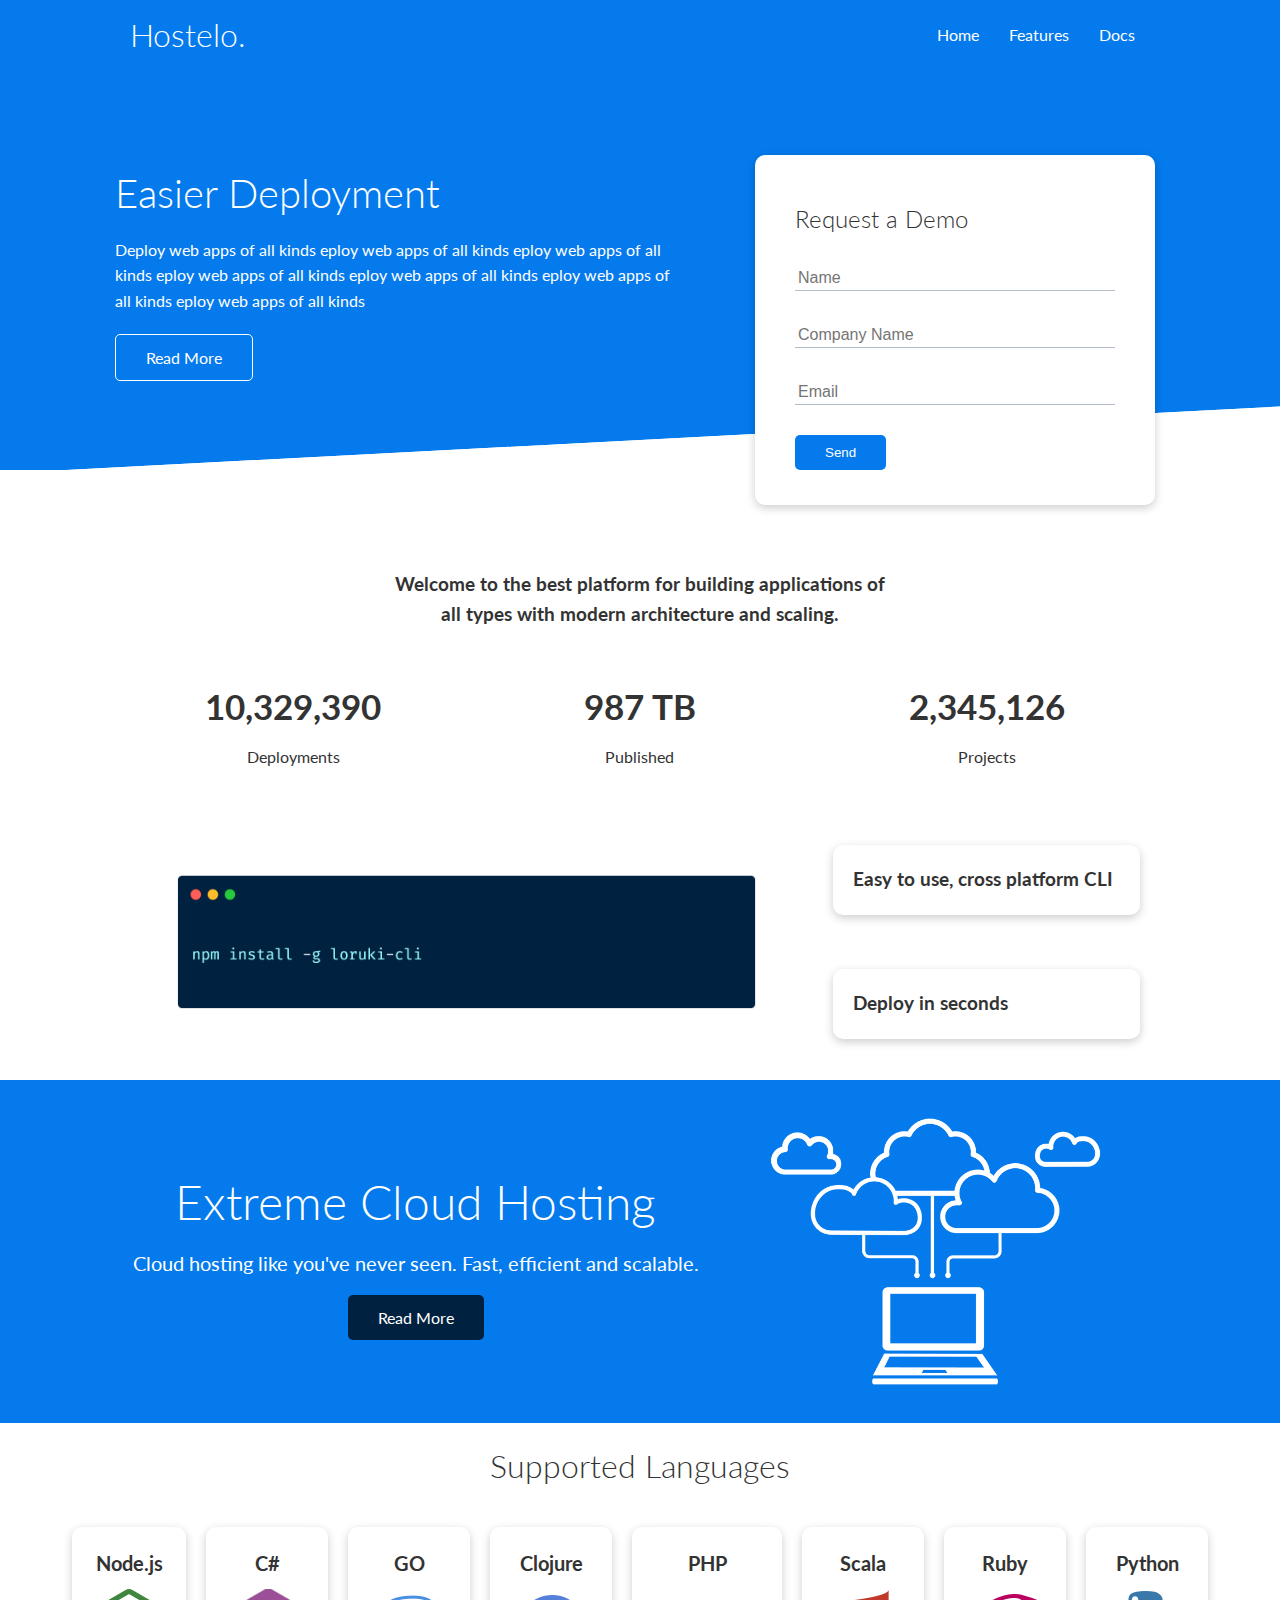
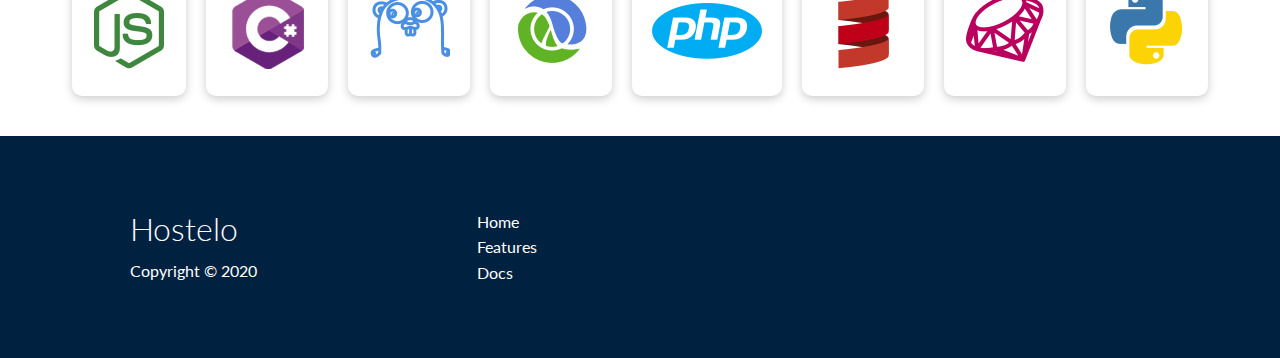
==== index.html @ a22d909f "first commit" ====
<!DOCTYPE html>
<html lang="en">
<head>
    <meta charset="UTF-8">
    <meta name="viewport" content="width=device-width, initial-scale=1.0">
    <meta http-equiv="X-UA-Compatible" content="ie=edge">
    <link rel="stylesheet" href="css/utilities.css">
    <link rel="stylesheet" href="css/style.css">
    <link rel="stylesheet" href="https://cdnjs.cloudflare.com/ajax/libs/font-awesome/5.15.1/css/all.min.css" integrity="sha512-+4zCK9k+qNFUR5X+cKL9EIR+ZOhtIloNl9GIKS57V1MyNsYpYcUrUeQc9vNfzsWfV28IaLL3i96P9sdNyeRssA==" crossorigin="anonymous" />
    <title>Hostelo | Cloud Hosting For Everyone</title>
</head>
<body>

    <div class="navbar">
        <div class="container flex">
            <h1 class="logo">Hostelo.</h1>
            <nav>
                <ul>
                    <li><a href="index.html">Home</a></li>
                    <li><a href="features.html">Features</a></li>
                    <li><a href="docs.html">Docs</a></li>
                </ul>
            </nav>
        </div>
    </div>

    <section class="showcase">
        <div class="container grid">
            <div class="showcase-text">
                <h1>Easier Deployment</h1>
                <p>Deploy web apps of all kinds eploy web apps of all kinds eploy web apps of all kinds eploy web apps of all kinds eploy web apps of all kinds eploy web apps of all kinds eploy web apps of all kinds</p>
                <a href="features.html" class="btn btn-outline">Read More</a>
            </div>

            <div class="showcase-form card">
                <h2>Request a Demo</h2>
                <form>
                    <div class="form-control">
                        <input type="text" name="name" placeholder="Name" required>
                    </div>
                    <div class="form-control">
                            <input type="text" name="company" placeholder="Company Name" required>
                    </div>
                    <div class="form-control">
                            <input type="text" name="email" placeholder="Email" required>
                    </div>
                    <input type="submit" value="Send" class="btn btn-primary">
                </form>
            </div>
        </div>
    </section>

    <section class="stats">
        <div class="container">
            <h3 class="stats-heading text-center my-1">
                Welcome to the best platform for building applications of all types with modern architecture and scaling.
            </h3>

            <div class="grid grid-3 text-center my-4">
                <div>
                        <i class="fas fa-server fa-3x"></i>
                        <h3>10,329,390</h3>
                        <p class="text-scondary">Deployments</p>
                </div>
                <div>
                        <i class="fas fa-upload fa-3x"></i>
                        <h3>987 TB</h3>
                        <p class="text-scondary">Published</p>
                </div>
                <div>
                        <i class="fas fa-project-diagram fa-3x"></i>
                        <h3>2,345,126</h3>
                        <p class="text-scondary">Projects</p>
                </div>

            </div>
        </div>
    </section>

    <section class="cli">
        <div class="container grid">
            <img src="images/cli.png" alt="">
            <div class="card">
                <h3>Easy to use, cross platform CLI</h3>
            </div>
            <div class="card">
                    <h3>Deploy in seconds</h3>
                </div>
        </div>
    </section>

    <section class="cloud bg-primary my-2 py-2">
        <div class="container grid">
            <div class="text-center">
                <h2 class="lg">Extreme Cloud Hosting</h2>
                <p class="lead my-1">Cloud hosting like you've never seen. Fast, efficient and scalable.</p>
                <a href="features.html" class="btn btn-dark">Read More</a>
            </div>
            <img src="images/cloud.png" alt="">
        </div>
    </section>

    <section class="languages">
        <h2 class="md text-center my-2">
            Supported Languages
        </h2>
        <div class="conatainer flex">
            <div class="card">
                <h4>Node.js</h4>
                <img src="images/logos/node.png" alt="">
            </div>
            <div class="card">
                    <h4>C#</h4>
                    <img src="images/logos/csharp.png" alt="">
                </div>
                <div class="card">
                        <h4>GO</h4>
                        <img src="images/logos/go.png" alt="">
                    </div>
                    <div class="card">
                            <h4>Clojure</h4>
                            <img src="images/logos/clojure.png" alt="">
                        </div>
                        <div class="card">
                                <h4>PHP</h4>
                                <img src="images/logos/php.png" alt="">
                            </div>
                            <div class="card">
                                    <h4>Scala</h4>
                                    <img src="images/logos/scala.png" alt="">
                                </div>
                                <div class="card">
                                        <h4>Ruby</h4>
                                        <img src="images/logos/ruby.png" alt="">
                                    </div>
                                    <div class="card">
                                            <h4>Python</h4>
                                            <img src="images/logos/python.png" alt="">
                                        </div>
        </div>
    </section>

    <footer class="footer bg-dark py-5">
        <div class="container grid grid-3">
            <div>
                <h1>Hostelo</h1>
                <p>Copyright &copy; 2020</p>
            </div>
            <nav>
                <ul>
                    <li><a href="index.html">Home</a></li>
                    <li><a href="features.html">Features</a></li>
                    <li><a href="docs.html">Docs</a></li>
                </ul>
            </nav>
            <div class="social">
                <a href="#"><i class="fab fa-twitter fa-2x"></i></a>
                <a href="#"><i class="fab fa-facebook fa-2x"></i></a>
                <a href="#"><i class="fab fa-github fa-2x"></i></a>
                <a href="#"><i class="fab fa-instagram fa-2x"></i></a>
            </div>
        </div>
    </footer>
    
</body>
</html>
---- css/utilities.css ----
/* Utilities */

.container {
    max-width: 1100px;
    margin: 0 auto;
    overflow: auto;
    padding: 0 40px;
}

.card {
    background-color: #fff;
    color: #333;
    border-radius: 10px;
    box-shadow: 0 3px 10px rgba(0, 0, 0, .2);
    padding: 20px;
    margin: 10px;
}

.btn {
    display: inline-block;
    padding: 10px 30px;
    cursor: pointer;
    background-color: var(--primary-color);
    color: #fff;
    border: none;
    border-radius: 5px;
}

.btn-outline {
    background-color: transparent;
    border: 1px solid #fff;
}

.btn:hover {
    transform: scale(.98);
}

.text-center {
    text-align: center;
}

/* backgrounds & colored buttons */
.bg-primary, .btn-primary {
    background-color: var(--primary-color);
    color: #fff;
}

.bg-secondary, .btn-secondary {
    background-color: var(--secondary-color);
    color: #fff;
}

.bg-dark, .btn-dark {
    background-color: var(--dark-color);
    color: #fff;
}

.bg-light, .btn-light {
    background-color: var(--light-color);
    color: #333;
}

.bg-primary a, .btn-primary a, .bg-secondary a, .btn-secondary a, .bg-dark a, .btn-dark a {
    color: #fff
}

/* text sizes */
.lead {
    font-size: 20px;
}

.sm {
    font-size: 1rem;
}

.md {
    font-size: 2rem;
}

.lg {
    font-size: 3rem;
}

.xl {
    font-size: 4rem;
}


.flex {
    display: flex;
    justify-content: center;
    align-items: center;
    height: 100%;
}

.grid {
    display: grid;
    grid-template-columns: repeat(2, 1fr);
    gap: 20px;
    justify-content: center;
    align-items: center;
    height: 100%;
}

.grid-3 {
    grid-template-columns: repeat(3, 1fr);
}

/* margin */

.my-1 {
    margin: 1rem 0;
}

.my-2 {
    margin: 1.5rem 0;
}

.my-3 {
    margin: 2rem 0;
}

.my-4 {
    margin: 3rem 0;
}

.my-5 {
    margin: 4rem 0;
}

.m-1 {
    margin: 1rem ;
}

.m-2 {
    margin: 1.5rem ;
}

.m-3 {
    margin: 2rem ;
}

.m-4 {
    margin: 3rem ;
}

.m-5 {
    margin: 4rem ;
}

/* padding */

.py-1 {
    padding: 1rem 0;
}

.py-2 {
    padding: 1.5rem 0;
}

.py-3 {
    padding: 2rem 0;
}

.py-4 {
    padding: 3rem 0;
}

.py-5 {
    padding: 4rem 0;
}

.p-1 {
    padding: 1rem ;
}

.p-2 {
    padding: 1.5rem ;
}

.p-3 {
    padding: 2rem ;
}

.p-4 {
    padding: 3rem ;
}

.p-5 {
    padding: 4rem ;
}
---- css/style.css ----
@import url('https://fonts.googleapis.com/css2?family=Lato:wght@300&display=swap');

:root {
    --primary-color: #047aed;
    --secondary-color: #1c3fa8;
    --dark-color: #002240;
    --light-color: #f4f4f4;
}

* {
    box-sizing: border-box;
    padding: 0;
    margin: 0;
}

body {
    font-family: 'Lato', 'sans-serif';
    color: #333;
    line-height: 1.6;
}

ul {
    list-style-type: none;
}

a {
    text-decoration: none;
    color: #333;
}

h1, h2 {
    font-weight: 300;
    line-height: 1.2;
    margin: 10px 0;
}

p {
    margin: 10px 0;
}

img {
    width: 100%;
}

/* navbar */

.navbar {
    background-color: var(--primary-color);
    color: #fff;
    height: 70px;
}

.navbar ul {
    display: flex;
}

.navbar a {
    color: #fff;
    padding: 10px;
    margin: 0 5px;
}

.navbar a:hover {
    border-bottom: 2px solid #fff;
}

.navbar .flex {
    justify-content: space-between;
}

/* Showcase */

.showcase {
    height: 400px;
    background-color: var(--primary-color);
    color: #fff;
    position: relative;
}

.showcase h1 {
    font-size: 40px;
}

.showcase p {
    margin: 20px 0;
}

.showcase .grid {
    grid-template-columns: 55% 45%;
    gap: 30px;
    overflow: visible;
}

.showcase-form {
    position: relative;
    top: 60px;
    height: 350px;
    width: 400px;
    padding: 40px;
    z-index: 100;
    justify-self: flex-end;
}

.showcase-form .form-control {
    margin: 30px 0;
}

.showcase-form input[type='text'],
.showcase-form input[type='email'] {
    border: 0;
    border-bottom: 1px solid #b4becb;
    width: 100%;
    padding: 3px;
    font-size: 16px;
}

.showcase-form input:focus {
    outline: none;
}

.showcase::before,
.showcase::after {
    content: '';
    position: absolute;
    height: 100px;
    background-color: #fff;
    bottom: -70px;
    right: 0;
    left: 0;
    transform: skewY(-3deg);
    -webkit-transform: skewY(-3deg);
    -moz-transform: skewY(-3deg);
}


/* Stats */

.stats {
    padding-top: 100px;
}

.stats-heading {
    max-width: 500px;
    margin: auto;
}

.stats .grid h3 {
    font-size: 35px;
}

.stats .grid .p {
    font-size: 20px;
    font-weight: bold;
}

/* CLI */

.cli .grid {
    grid-template-columns: repeat(3, 1fr);
    grid-template-rows: repeat(2, 1fr);
}

.cli .grid > *:first-child {
    grid-column: 1 / span 2;
    grid-row: 1 / span 2;
}

/* cloud */

.cloud .grid {
    grid-template-columns: 4fr 3fr;
}

/* languages */
.languages .flex {
    flex-wrap: wrap;
}
.languages .card {
    text-align: center;
    margin: 18px 10px 40px;
    transition: .3s ease-in;
}

.languages .card h4 {
    font-size: 20px;
    margin-bottom: 10px;
}

.languages .card:hover {
    transform: translateY(-15px)
}

/* footer */

.footer .social a {
    margin: 0 10px;
}


/* tablets and under */
@media(max-width: 768px) {
    .grid,
    .showcase .grid,
    .stats .grid,
    .cli .grid,
    .cloud .grid {
        grid-template-columns: 1fr;
        grid-template-rows: 1fr;
    }

    .showcase {
    height: auto;
    }

    .showcase-text {
        text-align: center;
        margin-top: 40px;
    }

    .showcase-form {
        justify-self: center;
        margin: auto;
    }

    .cli .grid > *:first-child {
        grid-column: 1;
        grid-row: 1;
    }
}



/* mobile */
@media (max-width: 500px) {
    .navbar {
        height: 110px;
    }

    .navbar .flex {
        flex-direction: column;
    }

    .navbar ul {
        padding: 10px;
        background-color: rgba(0, 0, 0, 0.1);
    }
}
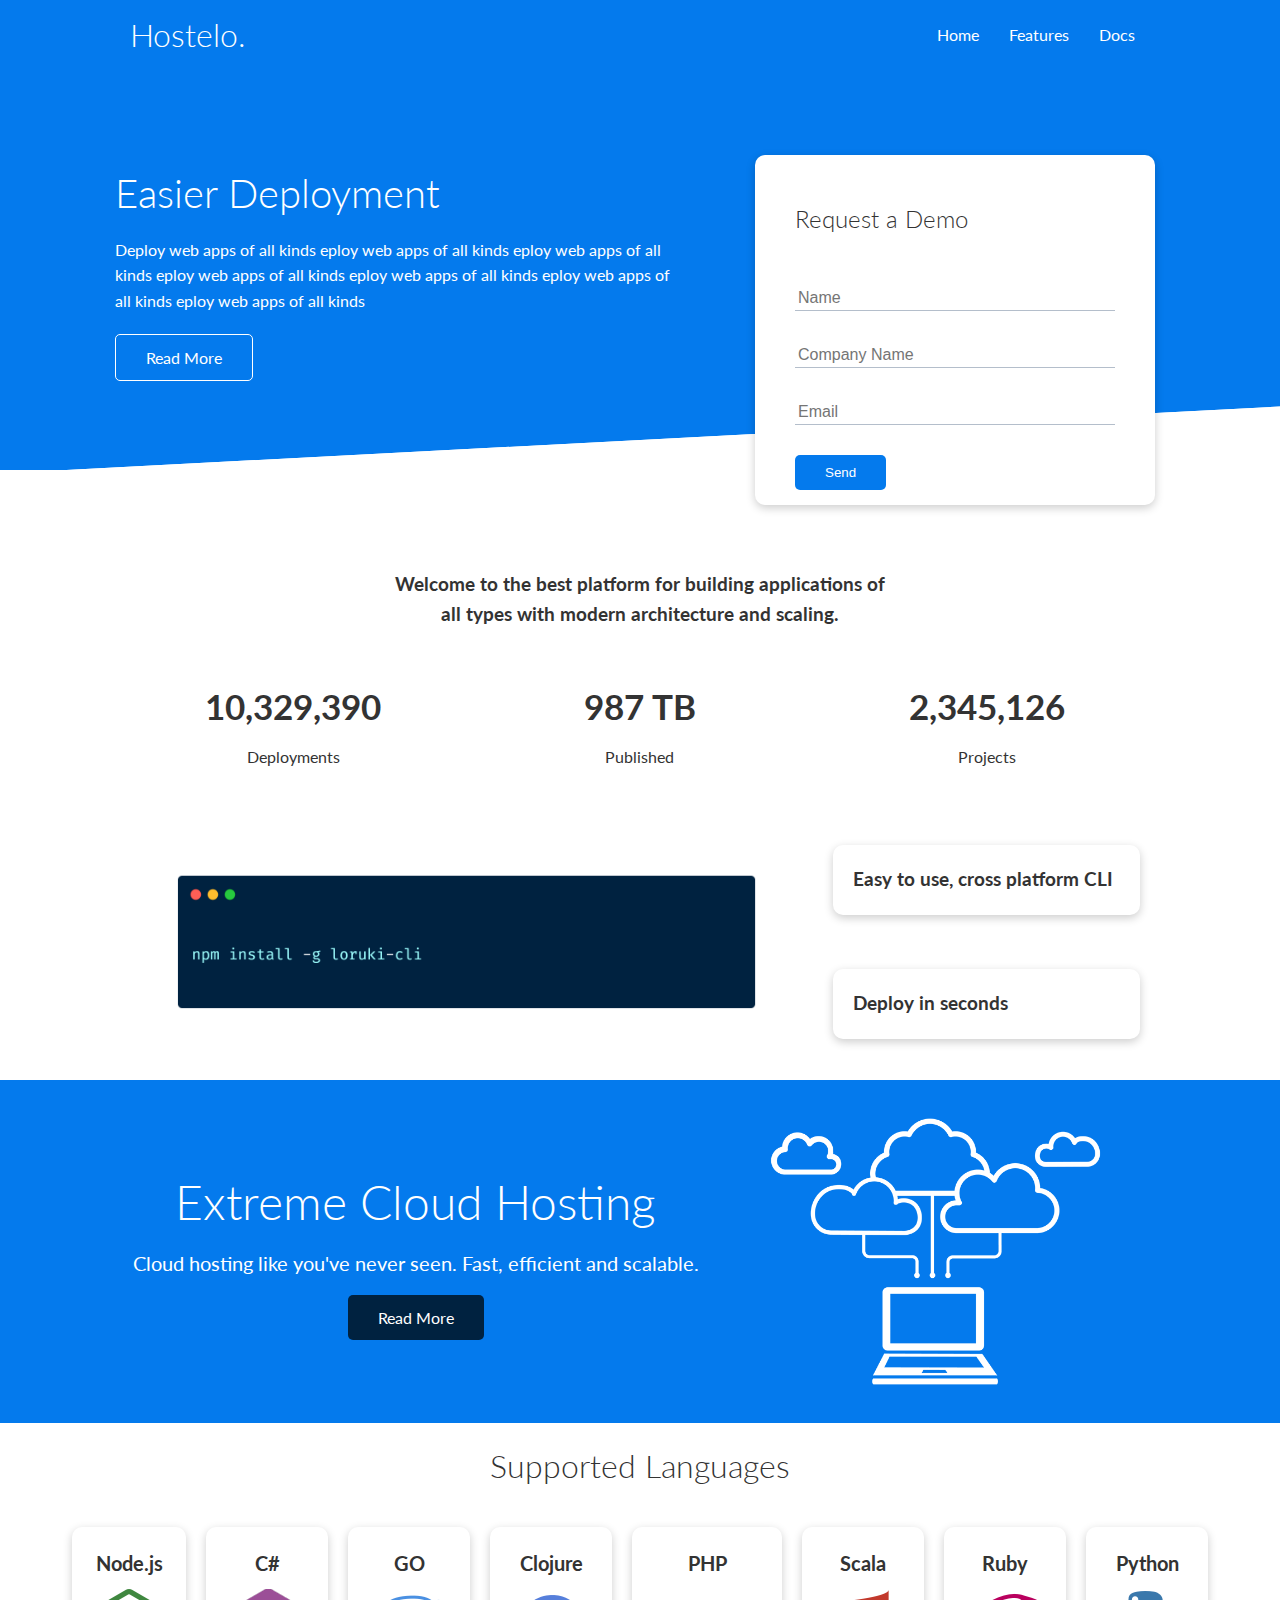
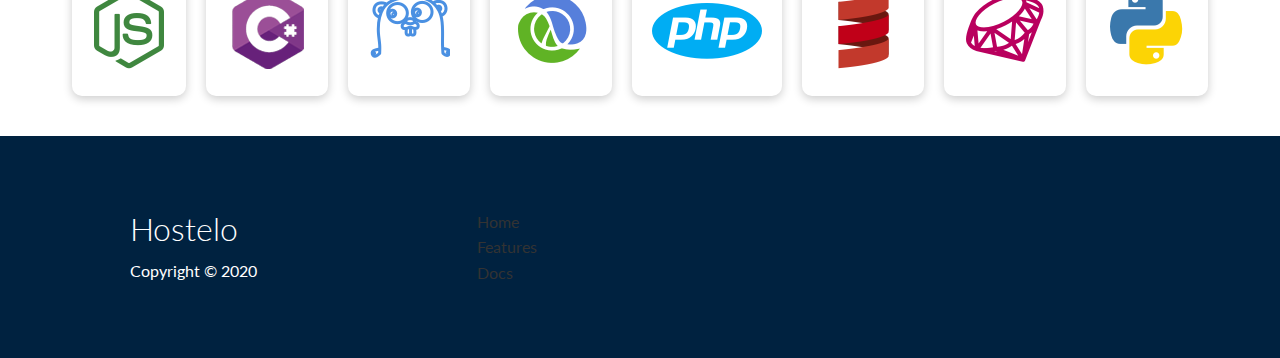
==== commit 7f26adfd: "added form functionality" ====
--- a/index.html
+++ b/index.html
@@ -34,7 +34,11 @@
 
             <div class="showcase-form card">
                 <h2>Request a Demo</h2>
-                <form>
+                <form name="contact" method="POST" data-netlify="true" netlify-honeypot="bot-field">
+                    <input type="hidden" name="form-name" value="contact">
+                    <p class="hidden">
+                            <label>Don’t fill this out if you're human: <input name="bot-field" /></label>
+                    </p>
                     <div class="form-control">
                         <input type="text" name="name" placeholder="Name" required>
                     </div>
@@ -45,6 +49,7 @@
                             <input type="text" name="email" placeholder="Email" required>
                     </div>
                     <input type="submit" value="Send" class="btn btn-primary">
+
                 </form>
             </div>
         </div>
--- a/css/utilities.css
+++ b/css/utilities.css
@@ -60,9 +60,11 @@
     color: #333;
 }
 
-.bg-primary a, .btn-primary a, .bg-secondary a, .btn-secondary a, .bg-dark a, .btn-dark a {
-    color: #fff
-}
+.text-primary {
+    color: var(--primary-color);
+}
+
+
 
 /* text sizes */
 .lead {
@@ -85,6 +87,29 @@
     font-size: 4rem;
 }
 
+/* alert    */
+.alert {
+    background-color: var(--light-color);
+    padding: 10px 20px;
+    font-weight: bold;
+    margin: 15px 0;
+}
+
+.alert i {
+    margin-right: 10px;
+}
+
+.alert-success {
+    background-color: var(--success-color);
+    color: #fff;
+}
+
+.alert-error {
+    background-color: var(--error-color);
+    color: #fff;
+}
+
+/* layout */
 
 .flex {
     display: flex;
--- a/css/style.css
+++ b/css/style.css
@@ -5,6 +5,8 @@
     --secondary-color: #1c3fa8;
     --dark-color: #002240;
     --light-color: #f4f4f4;
+    --success-color: #5cb85c;
+    --error-color: #d9534f;
 }
 
 * {
@@ -40,6 +42,17 @@
 
 img {
     width: 100%;
+}
+
+code, pre {
+    background: #333;
+    color: #fff;
+    padding: 10px;
+}
+
+.hidden {
+    visibility: hidden;
+    height: 0;
 }
 
 /* navbar */
@@ -99,6 +112,8 @@
     padding: 40px;
     z-index: 100;
     justify-self: flex-end;
+    animation: slide-in-right 1s ease-in;
+
 }
 
 .showcase-form .form-control {
@@ -132,11 +147,17 @@
     -moz-transform: skewY(-3deg);
 }
 
+.showcase-text {
+    animation: slide-in-left 1s ease-in;
+}
+
 
 /* Stats */
 
 .stats {
     padding-top: 100px;
+    animation: slide-in-bottom 1s ease-in;
+
 }
 
 .stats-heading {
@@ -190,10 +211,97 @@
     transform: translateY(-15px)
 }
 
+/* features */
+.features-head img{
+    width: 200px;
+    justify-self: flex-end;
+}
+
+.features-sub-head img {
+    width: 300px;
+    justify-self: flex-end;
+}
+
+.features-main .card > i{
+    margin-right: 20px;
+}
+
+.features-main .grid  {
+    padding: 30px;
+}
+
+.features-main .grid > *:first-child {
+    grid-column: 1 / span 3;
+}
+
+.features-main .grid > *:nth-child(2) {
+    grid-column: 1 / span 2;
+}
+
+/* docs */
+
+.docs-main h3 {
+    margin: 20px 0;
+}
+
+.docs-main .grid {
+    grid-template-columns: 1fr 2fr;
+    align-items: flex-start
+}
+
+.docs-main nav li {
+    font-size: 17px;
+    padding-bottom: 5px;
+    margin-bottom: 5px;
+    border-bottom: 1px #ccc solid;
+}
+
+.docs-main nav li:hover {
+    font-weight: bold;
+}
+
+
 /* footer */
 
 .footer .social a {
     margin: 0 10px;
+}
+
+/* Animations */
+@keyframes slide-in-left {
+    0% {
+        transform: translateX(-100%);
+    }
+    100% {
+        transform: translateX(0);
+    }
+}
+
+@keyframes slide-in-right {
+    0% {
+        transform: translateX(100%);
+    }
+    100% {
+        transform: translateX(0);
+    }
+}
+
+@keyframes slide-in-top {
+    0% {
+        transform: translateY(-100%);
+    }
+    100% {
+        transform: translateY(0);
+    }
+}
+
+@keyframes slide-in-bottom {
+    0% {
+        transform: translateY(100%);
+    }
+    100% {
+        transform: translateY(0);
+    }
 }
 
 
@@ -203,7 +311,9 @@
     .showcase .grid,
     .stats .grid,
     .cli .grid,
-    .cloud .grid {
+    .cloud .grid,
+    .features-main .grid,
+    .docs-main .grid {
         grid-template-columns: 1fr;
         grid-template-rows: 1fr;
     }
@@ -226,11 +336,29 @@
         grid-column: 1;
         grid-row: 1;
     }
-}
-
-
-
-/* mobile */
+
+    .features-head,
+    .features-sub-head,
+    .docs-head {
+        text-align: center;
+    }
+
+    .features-head img,
+    .features-sub-head img,
+    .docs-head img {
+        justify-self: center;
+    }
+
+    .features-main .grid > *:first-child,
+    .features-main .grid > *:nth-child(2) {
+        grid-column: 1;
+    }
+
+}
+
+
+
+/* mobile query */
 @media (max-width: 500px) {
     .navbar {
         height: 110px;
